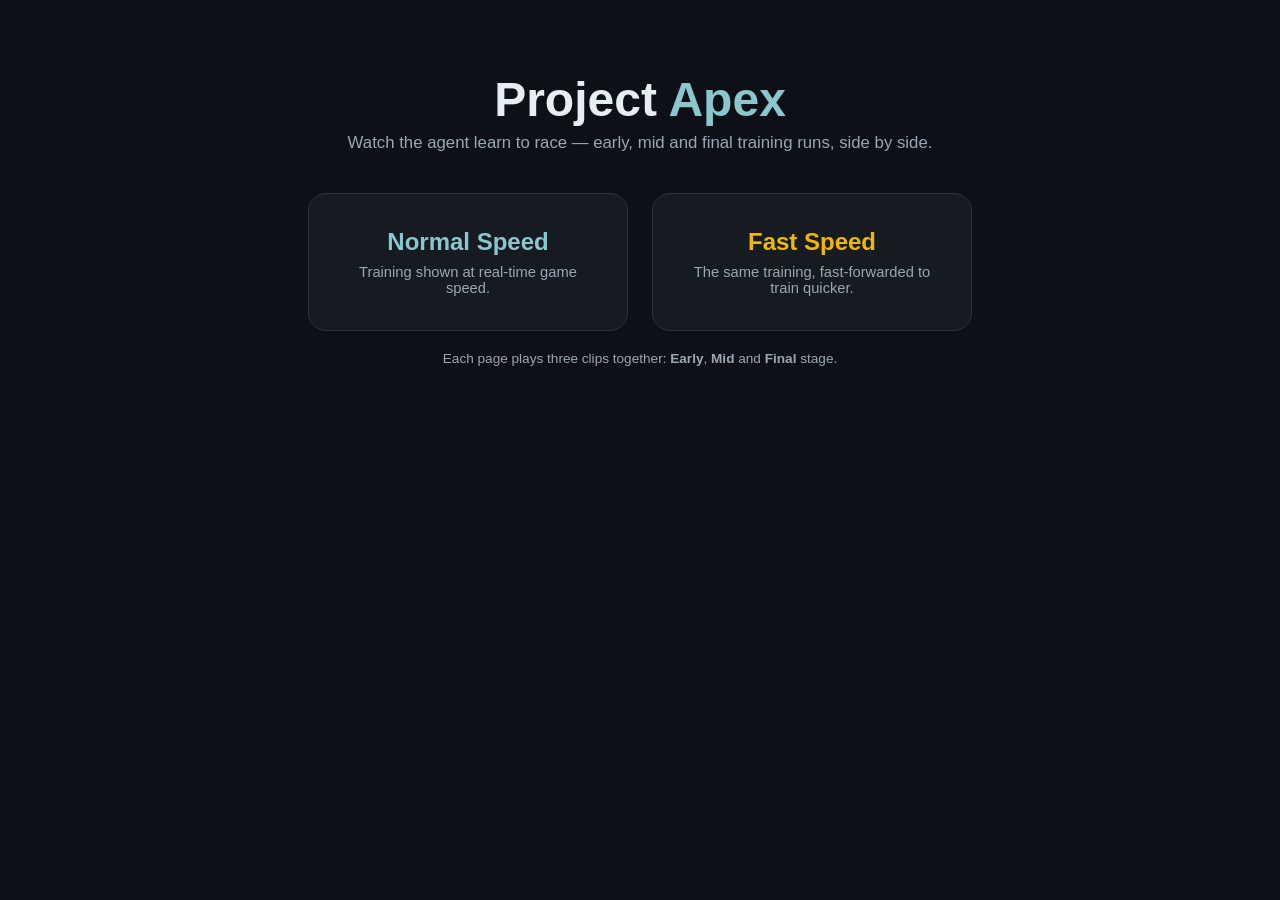
==== index.html @ c8ca44b8 "Initial commit" ====
<!DOCTYPE html>
<html lang="en">
<head>
  <meta charset="utf-8">
  <meta name="viewport" content="width=device-width, initial-scale=1">
  <title>Project Apex - Training Clips</title>
  <link rel="stylesheet" href="styles.css">
</head>
<body>
  <main class="wrap landing">
    <h1>Project <span class="accent">Apex</span></h1>
    <p class="lead">Watch the agent learn to race &mdash; early, mid and final training runs, side by side.</p>

    <div class="choices">
      <a class="choice normal" href="normal.html">
        <div class="big">Normal Speed</div>
        <div class="small">Training shown at real-time game speed.</div>
      </a>
      <a class="choice fast" href="fast.html">
        <div class="big">Fast Speed</div>
        <div class="small">The same training, fast-forwarded to train quicker.</div>
      </a>
    </div>

    <p class="hint">Each page plays three clips together: <strong>Early</strong>, <strong>Mid</strong> and <strong>Final</strong> stage.</p>
  </main>
</body>
</html>
---- styles.css ----
/* Project Apex - training clip showcase
   Dark theme, square tiles, mobile-friendly. */

:root {
  --bg: #0d1117;
  --panel: #161b22;
  --border: #2b333d;
  --ink: #e6edf3;
  --muted: #9aa7b2;
  --apex: #003b5f;       /* Project Apex blue */
  --apex-light: #8ac6cb; /* HSEL light blue accent */
  --fast: #f2b705;       /* gold accent for "fast speed" */
}

* { box-sizing: border-box; }

html, body {
  margin: 0;
  padding: 0;
  background: var(--bg);
  color: var(--ink);
  font-family: -apple-system, "Segoe UI", Roboto, Helvetica, Arial, sans-serif;
}

.wrap {
  max-width: 1200px;
  margin: 0 auto;
  padding: 28px 20px 48px;
}

header.bar {
  display: flex;
  align-items: baseline;
  justify-content: space-between;
  flex-wrap: wrap;
  gap: 10px;
  border-bottom: 2px solid var(--border);
  padding-bottom: 14px;
  margin-bottom: 22px;
}

header.bar h1 {
  font-size: clamp(1.2rem, 2.6vw, 1.9rem);
  margin: 0;
  letter-spacing: .3px;
}

header.bar h1 .accent { color: var(--apex-light); }
header.bar.fast h1 .accent { color: var(--fast); }

header.bar .sub {
  color: var(--muted);
  font-size: .95rem;
}

/* Three square tiles */
.grid {
  display: grid;
  grid-template-columns: repeat(3, 1fr);
  gap: 18px;
}

.tile {
  background: var(--panel);
  border: 1px solid var(--border);
  border-radius: 14px;
  overflow: hidden;
  box-shadow: 0 6px 22px rgba(0, 0, 0, .35);
}

.tile .cap {
  display: flex;
  align-items: center;
  gap: 8px;
  padding: 10px 14px;
  font-weight: 600;
  font-size: .98rem;
  border-bottom: 1px solid var(--border);
}

.tile .cap .dot {
  width: 9px; height: 9px; border-radius: 50%;
  background: var(--apex-light);
}
.fast .tile .cap .dot { background: var(--fast); }

.tile .cap .stage { color: var(--muted); font-weight: 500; margin-left: auto; font-size: .82rem; }

.tile .frame {
  position: relative;
  width: 100%;
  aspect-ratio: 1 / 1;   /* square window */
  background: #000;
}

.tile video {
  position: absolute;
  inset: 0;
  width: 100%;
  height: 100%;
  object-fit: cover;     /* fill the square (crops 16:9 edges) */
  display: block;
}

/* Controls */
.controls {
  display: flex;
  align-items: center;
  justify-content: space-between;
  flex-wrap: wrap;
  gap: 14px;
  margin: 26px 0 0;
}

button.sync {
  appearance: none;
  border: 1px solid var(--apex-light);
  background: var(--apex);
  color: #fff;
  font: inherit;
  font-weight: 600;
  padding: 12px 22px;
  border-radius: 10px;
  cursor: pointer;
  transition: transform .06s ease, background .15s ease;
}
.fast button.sync { border-color: var(--fast); background: #6b5300; }
button.sync:hover { background: #0a4f7a; }
.fast button.sync:hover { background: #8a6c00; }
button.sync:active { transform: translateY(1px); }

a.nav, a.home {
  color: var(--apex-light);
  text-decoration: none;
  font-weight: 600;
  border: 1px solid var(--border);
  padding: 11px 18px;
  border-radius: 10px;
  transition: border-color .15s ease, color .15s ease;
}
.fast a.nav { color: var(--fast); }
a.nav:hover, a.home:hover { border-color: var(--apex-light); }
.fast a.nav:hover { border-color: var(--fast); }

.hint { color: var(--muted); font-size: .85rem; margin-top: 20px; }

/* Landing page */
.landing {
  text-align: center;
  padding-top: 8vh;
}
.landing h1 { font-size: clamp(1.8rem, 5vw, 3rem); margin: 0 0 6px; }
.landing h1 .accent { color: var(--apex-light); }
.landing p.lead { color: var(--muted); font-size: 1.05rem; margin: 0 0 40px; }
.landing .choices {
  display: grid;
  grid-template-columns: repeat(2, minmax(220px, 320px));
  gap: 24px;
  justify-content: center;
}
.landing .choice {
  display: block;
  text-decoration: none;
  color: var(--ink);
  background: var(--panel);
  border: 1px solid var(--border);
  border-radius: 18px;
  padding: 34px 26px;
  transition: transform .08s ease, border-color .15s ease;
}
.landing .choice:hover { transform: translateY(-3px); border-color: var(--apex-light); }
.landing .choice .big { font-size: 1.5rem; font-weight: 700; margin-bottom: 8px; }
.landing .choice.normal .big { color: var(--apex-light); }
.landing .choice.fast .big { color: var(--fast); }
.landing .choice .small { color: var(--muted); font-size: .92rem; }

/* Mobile: stack into one column so the QR-scanned phone view works */
@media (max-width: 720px) {
  .grid { grid-template-columns: 1fr; }
  .landing .choices { grid-template-columns: 1fr; }
}
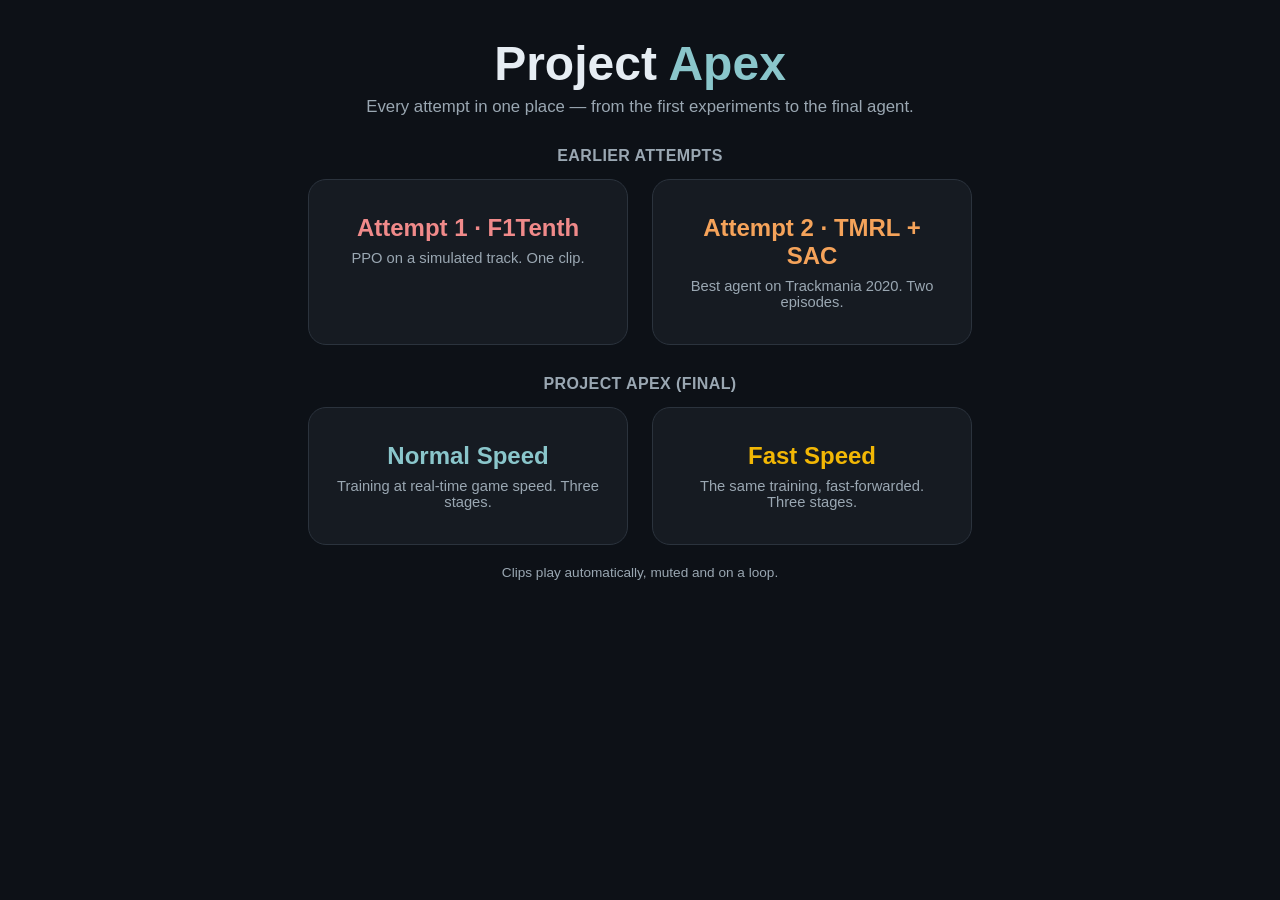
==== commit bc43deda: "added them all in one html" ====
--- a/index.html
+++ b/index.html
@@ -9,20 +9,33 @@
 <body>
   <main class="wrap landing">
     <h1>Project <span class="accent">Apex</span></h1>
-    <p class="lead">Watch the agent learn to race &mdash; early, mid and final training runs, side by side.</p>
+    <p class="lead">Every attempt in one place &mdash; from the first experiments to the final agent.</p>
 
+    <h2 class="group">Earlier attempts</h2>
+    <div class="choices">
+      <a class="choice f1tenth" href="f1tenth.html">
+        <div class="big">Attempt 1 &middot; F1Tenth</div>
+        <div class="small">PPO on a simulated track. One clip.</div>
+      </a>
+      <a class="choice tmrl" href="tmrl.html">
+        <div class="big">Attempt 2 &middot; TMRL + SAC</div>
+        <div class="small">Best agent on Trackmania 2020. Two episodes.</div>
+      </a>
+    </div>
+
+    <h2 class="group">Project Apex (final)</h2>
     <div class="choices">
       <a class="choice normal" href="normal.html">
         <div class="big">Normal Speed</div>
-        <div class="small">Training shown at real-time game speed.</div>
+        <div class="small">Training at real-time game speed. Three stages.</div>
       </a>
       <a class="choice fast" href="fast.html">
         <div class="big">Fast Speed</div>
-        <div class="small">The same training, fast-forwarded to train quicker.</div>
+        <div class="small">The same training, fast-forwarded. Three stages.</div>
       </a>
     </div>
 
-    <p class="hint">Each page plays three clips together: <strong>Early</strong>, <strong>Mid</strong> and <strong>Final</strong> stage.</p>
+    <p class="hint">Clips play automatically, muted and on a loop.</p>
   </main>
 </body>
 </html>
--- a/styles.css
+++ b/styles.css
@@ -102,6 +102,13 @@
   display: block;
 }
 
+/* Larger 16:9 stages for the "approach" pages (one or two big boxes) */
+.grid.one { grid-template-columns: 1fr; max-width: 940px; margin: 0 auto; }
+.grid.two { grid-template-columns: repeat(2, 1fr); }
+
+.tile .frame.wide { aspect-ratio: 16 / 9; }
+.tile .frame.wide video { object-fit: contain; } /* show the whole frame, no crop */
+
 /* Controls */
 .controls {
   display: flex;
@@ -147,11 +154,19 @@
 /* Landing page */
 .landing {
   text-align: center;
-  padding-top: 8vh;
+  padding-top: 4vh;
 }
 .landing h1 { font-size: clamp(1.8rem, 5vw, 3rem); margin: 0 0 6px; }
 .landing h1 .accent { color: var(--apex-light); }
-.landing p.lead { color: var(--muted); font-size: 1.05rem; margin: 0 0 40px; }
+.landing p.lead { color: var(--muted); font-size: 1.05rem; margin: 0 0 18px; }
+.landing h2.group {
+  font-size: 1.0rem;
+  color: var(--muted);
+  font-weight: 600;
+  letter-spacing: .4px;
+  text-transform: uppercase;
+  margin: 30px 0 14px;
+}
 .landing .choices {
   display: grid;
   grid-template-columns: repeat(2, minmax(220px, 320px));
@@ -172,6 +187,8 @@
 .landing .choice .big { font-size: 1.5rem; font-weight: 700; margin-bottom: 8px; }
 .landing .choice.normal .big { color: var(--apex-light); }
 .landing .choice.fast .big { color: var(--fast); }
+.landing .choice.f1tenth .big { color: #f08a8a; } /* red, like the slide */
+.landing .choice.tmrl .big { color: #f5a35a; }    /* orange, like the slide */
 .landing .choice .small { color: var(--muted); font-size: .92rem; }
 
 /* Mobile: stack into one column so the QR-scanned phone view works */
